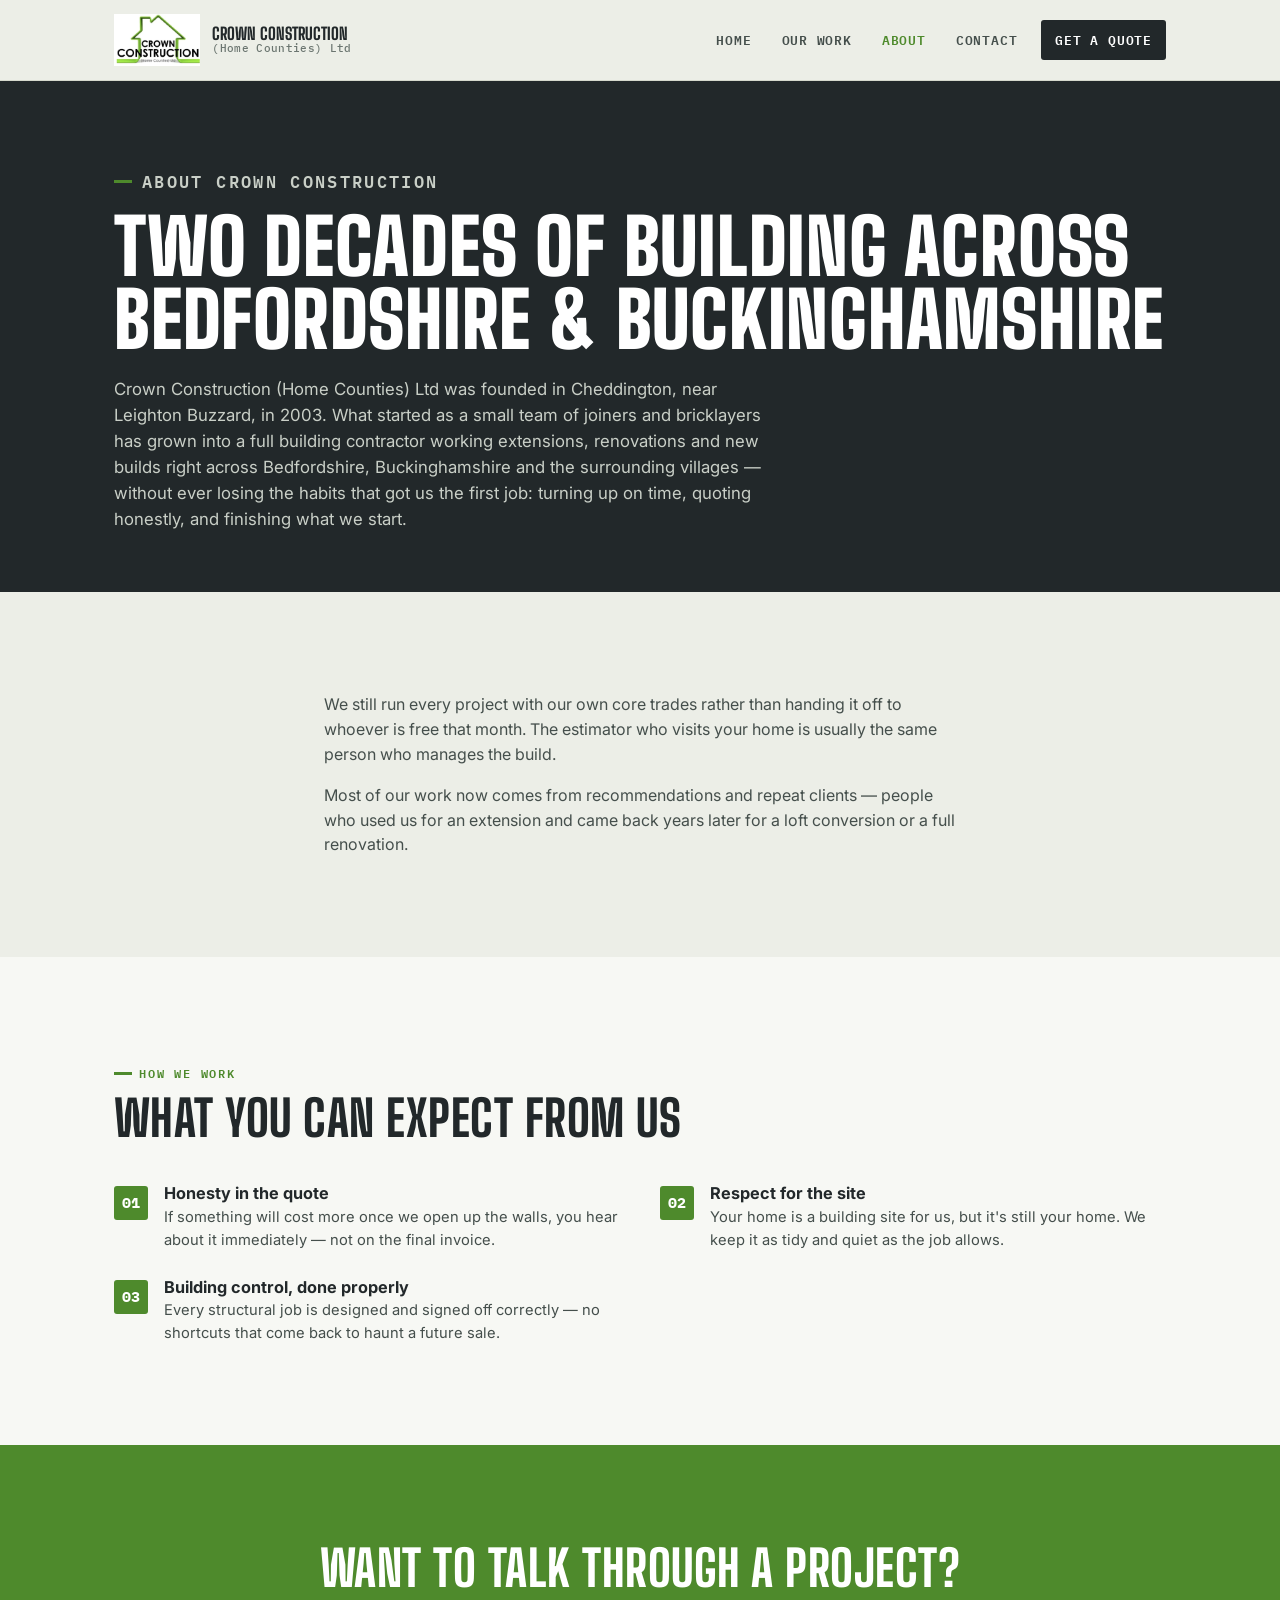
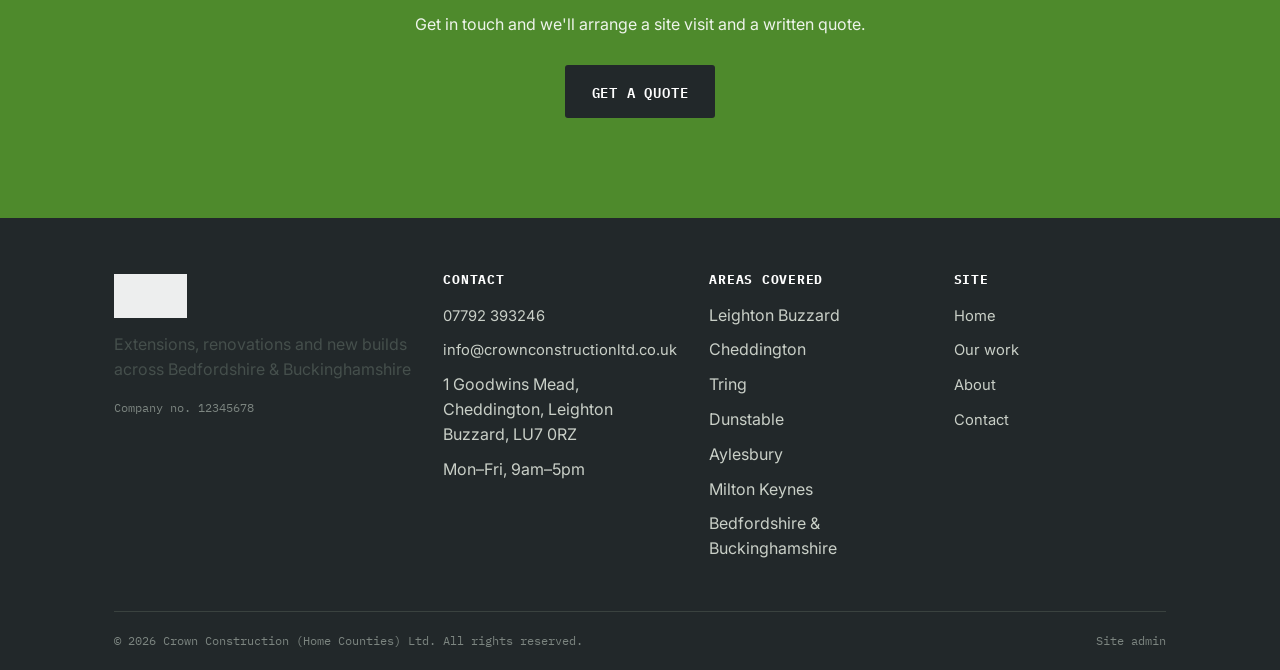
==== about.html @ 25f8a97c "Add files via upload" ====
<!DOCTYPE html>
<html lang="en-GB">
<head>
<meta charset="UTF-8">
<meta name="viewport" content="width=device-width, initial-scale=1.0">
<title>About Us — Crown Construction (Home Counties) Ltd</title>
<meta name="description" content="Crown Construction (Home Counties) Ltd has been building extensions, renovations and new homes across Bedfordshire and Buckinghamshire since 2003.">
<link rel="icon" href="images/logo.png">
<link rel="stylesheet" href="css/style.css">
</head>
<body>

<header class="site-header">
  <div class="container">
    <a href="index.html" class="brand">
      <img src="images/logo.png" alt="Crown Construction (Home Counties) Ltd logo">
      <span class="brand-word">Crown Construction<span>(Home Counties) Ltd</span></span>
    </a>
    <button class="nav-toggle" aria-label="Toggle menu" aria-expanded="false"><span></span></button>
    <nav class="main-nav">
      <a href="index.html" data-page="index.html">Home</a>
      <a href="gallery.html" data-page="gallery.html">Our work</a>
      <a href="about.html" data-page="about.html">About</a>
      <a href="contact.html" data-page="contact.html">Contact</a>
      <a href="contact.html" class="cta">Get a quote</a>
    </nav>
  </div>
</header>

<div class="page-header">
  <div class="container">
    <p class="eyebrow" data-bind="about.eyebrow">About Crown Construction</p>
    <h1 data-bind="about.heading">Two decades of building across the Home Counties</h1>
    <p data-bind="about.intro">Crown Construction (Home Counties) Ltd was founded in Cheddington, near Leighton Buzzard, in 2003.</p>
  </div>
</div>

<section>
  <div class="container" style="max-width:760px;">
    <div id="about-story"></div>
  </div>
</section>

<section class="bg-raised">
  <div class="container">
    <div class="section-head">
      <p class="eyebrow">How we work</p>
      <h2>What you can expect from us</h2>
    </div>
    <div class="reasons" id="values-list"></div>
  </div>
</section>

<section class="cta-band">
  <div class="container center">
    <h2>Want to talk through a project?</h2>
    <p>Get in touch and we'll arrange a site visit and a written quote.</p>
    <div class="hero-actions" style="justify-content:center;">
      <a href="contact.html" class="btn btn-dark">Get a quote</a>
    </div>
  </div>
</section>

<footer class="site-footer" id="site-footer"></footer>

<script src="js/main.js"></script>
<script src="js/footer.js"></script>
<script>
document.addEventListener('crown:content-ready', function (e) {
  var about = e.detail.about || {};
  var story = document.getElementById('about-story');
  if (story && about.story) {
    story.innerHTML = about.story.map(function (p) { return '<p>' + p + '</p>'; }).join('');
  }
  var values = document.getElementById('values-list');
  if (values && about.values) {
    values.innerHTML = about.values.map(function (v, i) {
      return '<div class="reason"><div class="mark">' + String(i + 1).padStart(2, '0') + '</div><div><h4>' + v.title + '</h4><p>' + v.description + '</p></div></div>';
    }).join('');
  }
});
</script>
</body>
</html>
---- css/style.css ----
/* ==========================================================================
   Crown Construction (Home Counties) Ltd
   Design system — grounded in the trade: site hoarding boards, hazard tape,
   brick, chalk downs. Condensed signage type, a working colour set, spec-
   sheet mono for the small print.
   ========================================================================== */

@import url('https://fonts.googleapis.com/css2?family=Big+Shoulders+Display:wght@600;700;800;900&family=Inter:ital,wght@0,400;0,500;0,600;0,700;1,400&family=IBM+Plex+Mono:wght@500;600&display=swap');

:root {
  /* Colour */
  --ink: #22282A;          /* charcoal — primary text, dark panels */
  --ink-soft: #454F4C;     /* secondary text on light */
  --paper: #ECEEE7;        /* stone-grey ground, cool not cream */
  --paper-raised: #F7F8F4; /* card surface, lighter than ground */
  --crown-green: #4E8A2C;  /* deepened logo green — AA on white */
  --crown-green-bright: #7DBB3F; /* logo-true green — icons, small accents */
  --brick: #9A4229;        /* Kentish brick red — warm secondary accent */
  --steel: #6B7570;        /* muted caption / border grey */
  --amber: #D9971F;        /* hazard amber — sparing use in stripe motif */
  --line: #D6D9CD;         /* hairline borders on paper */
  --line-dark: #3A423F;    /* hairline borders on ink */

  /* Type */
  --font-display: 'Big Shoulders Display', 'Arial Narrow', sans-serif;
  --font-body: 'Inter', -apple-system, BlinkMacSystemFont, 'Segoe UI', sans-serif;
  --font-mono: 'IBM Plex Mono', 'Courier New', monospace;

  /* Layout */
  --maxw: 1180px;
  --gutter: clamp(20px, 5vw, 64px);
  --radius: 3px;
}

* { box-sizing: border-box; }
html { scroll-behavior: smooth; }

body {
  margin: 0;
  background: var(--paper);
  color: var(--ink);
  font-family: var(--font-body);
  font-size: 16px;
  line-height: 1.55;
  -webkit-font-smoothing: antialiased;
}

img { max-width: 100%; display: block; }
a { color: inherit; }

h1, h2, h3, h4 {
  font-family: var(--font-display);
  font-weight: 800;
  text-transform: uppercase;
  letter-spacing: 0.01em;
  line-height: 0.96;
  margin: 0 0 0.4em;
  color: var(--ink);
}

h1 { font-size: clamp(2.6rem, 6vw, 5rem); font-weight: 900; }
h2 { font-size: clamp(2rem, 4vw, 3.1rem); }
h3 { font-size: clamp(1.3rem, 2.2vw, 1.7rem); }

p { margin: 0 0 1em; color: var(--ink-soft); }
p:last-child { margin-bottom: 0; }

.eyebrow {
  font-family: var(--font-mono);
  font-size: 0.78rem;
  font-weight: 600;
  text-transform: uppercase;
  letter-spacing: 0.14em;
  color: var(--crown-green);
  display: inline-flex;
  align-items: center;
  gap: 0.6em;
  margin-bottom: 0.9em;
}
.eyebrow::before {
  content: '';
  width: 18px;
  height: 3px;
  background: var(--crown-green);
  display: inline-block;
}

.container {
  max-width: var(--maxw);
  margin: 0 auto;
  padding: 0 var(--gutter);
}

/* --------------------------- Hazard stripe motif ------------------------- */
/* The one signature device: site-tape diagonal stripe, used sparingly as a
   section border to mark a transition — literally the trade's own hazard
   tape, repurposed as a typographic rule. */
.stripe-band {
  height: 10px;
  background: repeating-linear-gradient(
    -45deg,
    var(--ink) 0px, var(--ink) 16px,
    var(--crown-green-bright) 16px, var(--crown-green-bright) 32px
  );
}
.stripe-band.amber {
  background: repeating-linear-gradient(
    -45deg,
    var(--ink) 0px, var(--ink) 16px,
    var(--amber) 16px, var(--amber) 32px
  );
}

/* --------------------------------- Header --------------------------------- */
.site-header {
  position: sticky;
  top: 0;
  z-index: 50;
  background: var(--paper);
  border-bottom: 1px solid var(--line);
}
.site-header .container {
  display: flex;
  align-items: center;
  justify-content: space-between;
  padding-top: 14px;
  padding-bottom: 14px;
  gap: 24px;
}
.brand {
  display: flex;
  align-items: center;
  gap: 12px;
  text-decoration: none;
}
.brand img { height: 52px; width: auto; }
.brand-word {
  font-family: var(--font-display);
  font-weight: 800;
  text-transform: uppercase;
  font-size: 1.05rem;
  line-height: 1.05;
  color: var(--ink);
}
.brand-word span {
  display: block;
  font-family: var(--font-mono);
  font-weight: 500;
  text-transform: none;
  font-size: 0.68rem;
  letter-spacing: 0.03em;
  color: var(--steel);
}

.main-nav { display: flex; align-items: center; gap: 2px; }
.main-nav a {
  font-family: var(--font-mono);
  font-size: 0.82rem;
  font-weight: 600;
  text-transform: uppercase;
  letter-spacing: 0.06em;
  text-decoration: none;
  color: var(--ink-soft);
  padding: 10px 14px;
  border-radius: var(--radius);
  transition: color 0.15s ease, background 0.15s ease;
}
.main-nav a:hover { color: var(--ink); background: var(--paper-raised); }
.main-nav a.active { color: var(--crown-green); }
.main-nav a.cta {
  background: var(--ink);
  color: #fff !important;
  margin-left: 8px;
}
.main-nav a.cta:hover { background: var(--crown-green); color: #fff; }

.nav-toggle {
  display: none;
  background: none;
  border: 1px solid var(--line);
  border-radius: var(--radius);
  width: 42px;
  height: 42px;
  align-items: center;
  justify-content: center;
  cursor: pointer;
}
.nav-toggle span, .nav-toggle::before, .nav-toggle::after {
  content: '';
  display: block;
  width: 20px;
  height: 2px;
  background: var(--ink);
  position: relative;
}
.nav-toggle { flex-direction: column; gap: 5px; }

@media (max-width: 860px) {
  .nav-toggle { display: flex; }
  .main-nav {
    position: absolute;
    top: 100%; left: 0; right: 0;
    background: var(--paper);
    border-bottom: 1px solid var(--line);
    flex-direction: column;
    align-items: stretch;
    padding: 8px var(--gutter) 18px;
    display: none;
  }
  .main-nav.open { display: flex; }
  .main-nav a { padding: 12px 6px; }
  .main-nav a.cta { margin-left: 0; text-align: center; margin-top: 8px; }
}

/* --------------------------------- Buttons -------------------------------- */
.btn {
  display: inline-flex;
  align-items: center;
  gap: 10px;
  font-family: var(--font-mono);
  font-weight: 600;
  font-size: 0.85rem;
  text-transform: uppercase;
  letter-spacing: 0.06em;
  text-decoration: none;
  padding: 15px 26px;
  border-radius: var(--radius);
  border: 1px solid transparent;
  cursor: pointer;
  transition: transform 0.12s ease, background 0.15s ease, color 0.15s ease, border-color 0.15s ease;
}
.btn:active { transform: translateY(1px); }
.btn-primary { background: var(--crown-green); color: #fff; }
.btn-primary:hover { background: var(--ink); }
.btn-dark { background: var(--ink); color: #fff; }
.btn-dark:hover { background: var(--crown-green); }
.btn-outline { background: transparent; border-color: var(--ink); color: var(--ink); }
.btn-outline:hover { background: var(--ink); color: #fff; }
.btn-outline-light { background: transparent; border-color: rgba(255,255,255,0.5); color: #fff; }
.btn-outline-light:hover { background: #fff; color: var(--ink); border-color: #fff; }

/* --------------------------------- Hero ----------------------------------- */
.hero {
  background: var(--ink);
  color: #fff;
  position: relative;
  overflow: hidden;
}
.hero .container {
  padding-top: clamp(56px, 9vw, 110px);
  padding-bottom: clamp(56px, 9vw, 110px);
  display: grid;
  grid-template-columns: 1.1fr 0.9fr;
  gap: 48px;
  align-items: center;
}
.hero h1 { color: #fff; }
.hero .eyebrow { color: var(--crown-green-bright); }
.hero .eyebrow::before { background: var(--crown-green-bright); }
.hero p.lede {
  color: #C9CFC7;
  font-size: 1.15rem;
  max-width: 46ch;
}
.hero-actions { display: flex; gap: 14px; margin-top: 28px; flex-wrap: wrap; }

.hero-panel {
  background: var(--line-dark);
  border: 1px solid #4A534F;
  border-radius: var(--radius);
  padding: 28px;
}
.hero-panel .stat-row {
  display: flex;
  justify-content: space-between;
  padding: 14px 0;
  border-bottom: 1px solid #4A534F;
  font-family: var(--font-mono);
}
.hero-panel .stat-row:last-child { border-bottom: none; }
.hero-panel .stat-label {
  color: #A9B1AB;
  font-size: 0.78rem;
  text-transform: uppercase;
  letter-spacing: 0.06em;
}
.hero-panel .stat-value {
  color: #fff;
  font-weight: 600;
}

@media (max-width: 860px) {
  .hero .container { grid-template-columns: 1fr; }
}

/* --------------------------------- Sections -------------------------------- */
section { padding: clamp(56px, 8vw, 100px) 0; }
.section-head {
  max-width: 62ch;
  margin-bottom: 44px;
}
.section-head.center { margin-left: auto; margin-right: auto; text-align: center; }

.bg-ink { background: var(--ink); color: #fff; }
.bg-ink h2, .bg-ink h3 { color: #fff; }
.bg-ink p { color: #C9CFC7; }
.bg-ink .eyebrow { color: var(--crown-green-bright); }
.bg-ink .eyebrow::before { background: var(--crown-green-bright); }
.bg-raised { background: var(--paper-raised); }

/* Services grid */
.grid {
  display: grid;
  gap: 1px;
  background: var(--line);
  border: 1px solid var(--line);
}
.grid-3 { grid-template-columns: repeat(3, 1fr); }
.grid-4 { grid-template-columns: repeat(4, 1fr); }
@media (max-width: 860px) { .grid-3, .grid-4 { grid-template-columns: repeat(2, 1fr); } }
@media (max-width: 560px) { .grid-3, .grid-4 { grid-template-columns: 1fr; } }

.card {
  background: var(--paper-raised);
  padding: 32px;
}
.card .num {
  font-family: var(--font-mono);
  color: var(--crown-green);
  font-size: 0.8rem;
  font-weight: 600;
  margin-bottom: 14px;
  display: block;
}
.card h3 { margin-bottom: 0.5em; }
.card p { font-size: 0.95rem; }

/* Why us list */
.reasons { display: grid; grid-template-columns: repeat(2, 1fr); gap: 28px 40px; }
@media (max-width: 700px) { .reasons { grid-template-columns: 1fr; } }
.reason { display: flex; gap: 16px; }
.reason .mark {
  flex: none;
  width: 34px; height: 34px;
  background: var(--crown-green);
  color: #fff;
  border-radius: var(--radius);
  display: flex; align-items: center; justify-content: center;
  font-family: var(--font-mono);
  font-weight: 700;
  font-size: 0.95rem;
}
.reason h4 { font-family: var(--font-body); text-transform: none; font-weight: 700; font-size: 1.02rem; margin-bottom: 0.25em; letter-spacing: 0; color: var(--ink); }
.reason p { font-size: 0.92rem; }

/* Gallery / projects */
.filter-bar {
  display: flex;
  flex-wrap: wrap;
  gap: 8px;
  margin-bottom: 32px;
}
.filter-btn {
  font-family: var(--font-mono);
  font-size: 0.78rem;
  font-weight: 600;
  text-transform: uppercase;
  letter-spacing: 0.05em;
  background: transparent;
  border: 1px solid var(--line);
  color: var(--ink-soft);
  padding: 9px 16px;
  border-radius: var(--radius);
  cursor: pointer;
}
.filter-btn:hover { border-color: var(--ink); color: var(--ink); }
.filter-btn.active { background: var(--ink); border-color: var(--ink); color: #fff; }

.project-grid {
  display: grid;
  grid-template-columns: repeat(3, 1fr);
  gap: 24px;
}
@media (max-width: 900px) { .project-grid { grid-template-columns: repeat(2, 1fr); } }
@media (max-width: 600px) { .project-grid { grid-template-columns: 1fr; } }

.project-card {
  background: var(--paper-raised);
  border: 1px solid var(--line);
  border-radius: var(--radius);
  overflow: hidden;
  text-decoration: none;
  color: inherit;
  display: block;
}
.project-card .thumb {
  aspect-ratio: 4/3;
  background: var(--line);
  display: flex;
  align-items: center;
  justify-content: center;
  overflow: hidden;
}
.project-card .thumb img { width: 100%; height: 100%; object-fit: cover; }
.project-card .body { padding: 20px 22px 22px; }
.project-card .tag {
  font-family: var(--font-mono);
  font-size: 0.72rem;
  font-weight: 600;
  text-transform: uppercase;
  letter-spacing: 0.07em;
  color: var(--crown-green);
  display: block;
  margin-bottom: 8px;
}
.project-card h3 { font-size: 1.15rem; margin-bottom: 0.3em; }
.project-card .loc {
  font-family: var(--font-mono);
  font-size: 0.78rem;
  color: var(--steel);
}

/* Testimonials */
.testi-grid {
  display: grid;
  grid-template-columns: repeat(3, 1fr);
  gap: 24px;
}
@media (max-width: 860px) { .testi-grid { grid-template-columns: 1fr; } }
.testi {
  background: var(--paper-raised);
  border: 1px solid var(--line);
  border-left: 4px solid var(--crown-green);
  border-radius: var(--radius);
  padding: 28px;
}
.testi p.quote {
  color: var(--ink);
  font-size: 1.02rem;
  margin-bottom: 18px;
}
.testi .who {
  font-family: var(--font-mono);
  font-size: 0.8rem;
  color: var(--steel);
}
.testi .who strong { color: var(--ink); font-weight: 600; }

/* CTA band */
.cta-band {
  background: var(--crown-green);
  color: #fff;
  text-align: center;
}
.cta-band h2 { color: #fff; }
.cta-band p { color: rgba(255,255,255,0.9); }
.cta-band .btn-dark:hover { background: var(--ink); }

/* Forms */
.form-grid { display: grid; grid-template-columns: 1fr 1fr; gap: 20px; }
@media (max-width: 640px) { .form-grid { grid-template-columns: 1fr; } }
.field { display: flex; flex-direction: column; gap: 8px; margin-bottom: 20px; }
.field.full { grid-column: 1 / -1; }
.field label {
  font-family: var(--font-mono);
  font-size: 0.75rem;
  font-weight: 600;
  text-transform: uppercase;
  letter-spacing: 0.06em;
  color: var(--ink-soft);
}
.field input, .field select, .field textarea {
  font-family: var(--font-body);
  font-size: 0.98rem;
  padding: 13px 14px;
  border: 1px solid var(--line);
  border-radius: var(--radius);
  background: var(--paper-raised);
  color: var(--ink);
}
.field input:focus, .field select:focus, .field textarea:focus,
button:focus-visible, a:focus-visible {
  outline: 3px solid var(--crown-green-bright);
  outline-offset: 2px;
}
.field textarea { resize: vertical; min-height: 130px; }
.form-note { font-size: 0.85rem; color: var(--steel); margin-top: 10px; }

.contact-layout {
  display: grid;
  grid-template-columns: 1.3fr 1fr;
  gap: 56px;
  align-items: start;
}
@media (max-width: 780px) {
  .contact-layout { grid-template-columns: 1fr; }
}

.contact-info {
  display: grid;
  gap: 20px;
}
.contact-info .item { display: flex; gap: 16px; }
.contact-info .item .mark {
  flex: none; width: 40px; height: 40px;
  background: var(--ink); color: var(--crown-green-bright);
  border-radius: var(--radius);
  display: flex; align-items: center; justify-content: center;
  font-family: var(--font-mono); font-weight: 700;
}
.contact-info .item h4 { font-family: var(--font-body); text-transform: none; letter-spacing: 0; font-size: 1rem; margin-bottom: 0.2em; }
.contact-info .item p { font-size: 0.94rem; }
.contact-info .item a { text-decoration: none; color: var(--crown-green); font-weight: 600; }

/* Footer */
.site-footer {
  background: var(--ink);
  color: #C9CFC7;
  padding-top: 56px;
}
.footer-grid {
  display: grid;
  grid-template-columns: 1.4fr 1fr 1fr 1fr;
  gap: 32px;
  padding-bottom: 40px;
  border-bottom: 1px solid #3A423F;
}
@media (max-width: 860px) { .footer-grid { grid-template-columns: 1fr 1fr; } }
@media (max-width: 500px) { .footer-grid { grid-template-columns: 1fr; } }
.footer-grid h4 {
  font-family: var(--font-mono);
  color: #fff;
  text-transform: uppercase;
  letter-spacing: 0.06em;
  font-size: 0.8rem;
  margin-bottom: 16px;
}
.footer-grid ul { list-style: none; margin: 0; padding: 0; }
.footer-grid li { margin-bottom: 10px; }
.footer-grid a { text-decoration: none; color: #C9CFC7; font-size: 0.92rem; }
.footer-grid a:hover { color: var(--crown-green-bright); }
.footer-brand { display: flex; align-items: center; gap: 12px; margin-bottom: 14px; }
.footer-brand img { height: 44px; filter: brightness(0) invert(1) opacity(0.92); }
.footer-bottom {
  display: flex;
  justify-content: space-between;
  align-items: center;
  padding: 20px 0;
  font-family: var(--font-mono);
  font-size: 0.75rem;
  color: #7C8580;
  flex-wrap: wrap;
  gap: 10px;
}
.footer-bottom a { color: #7C8580; text-decoration: none; }
.footer-bottom a:hover { color: #fff; }

/* Reg no / small print */
.regno { font-family: var(--font-mono); font-size: 0.78rem; color: #7C8580; }

/* Page header (non-home pages) */
.page-header {
  background: var(--ink);
  color: #fff;
  padding: clamp(48px, 7vw, 84px) 0 clamp(40px, 6vw, 60px);
}
.page-header h1 { color: #fff; margin-bottom: 0.25em; }
.page-header p { color: #C9CFC7; max-width: 60ch; font-size: 1.05rem; }

/* Utility */
.mt-0 { margin-top: 0; }
.center { text-align: center; }
.visually-hidden {
  position: absolute; width: 1px; height: 1px;
  overflow: hidden; clip: rect(0,0,0,0); white-space: nowrap;
}

@media (prefers-reduced-motion: reduce) {
  html { scroll-behavior: auto; }
  * { transition: none !important; animation: none !important; }
}
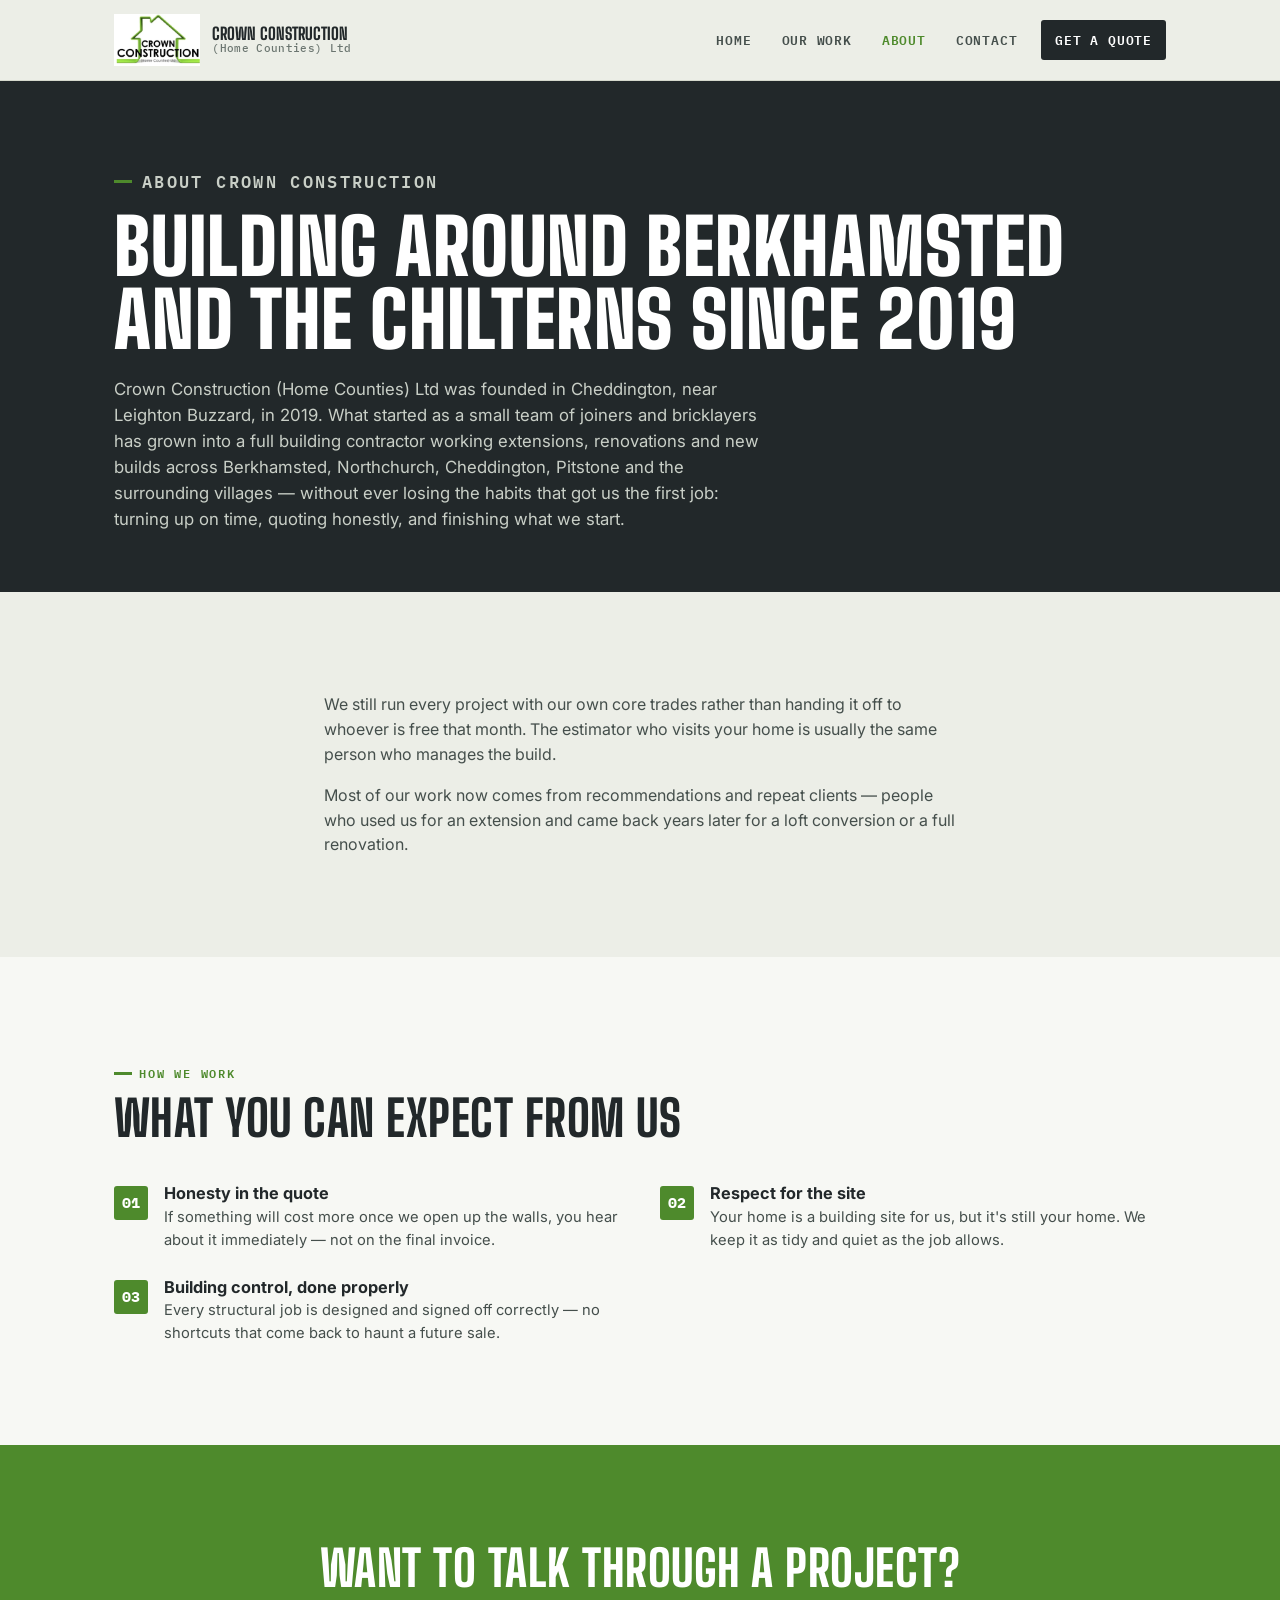
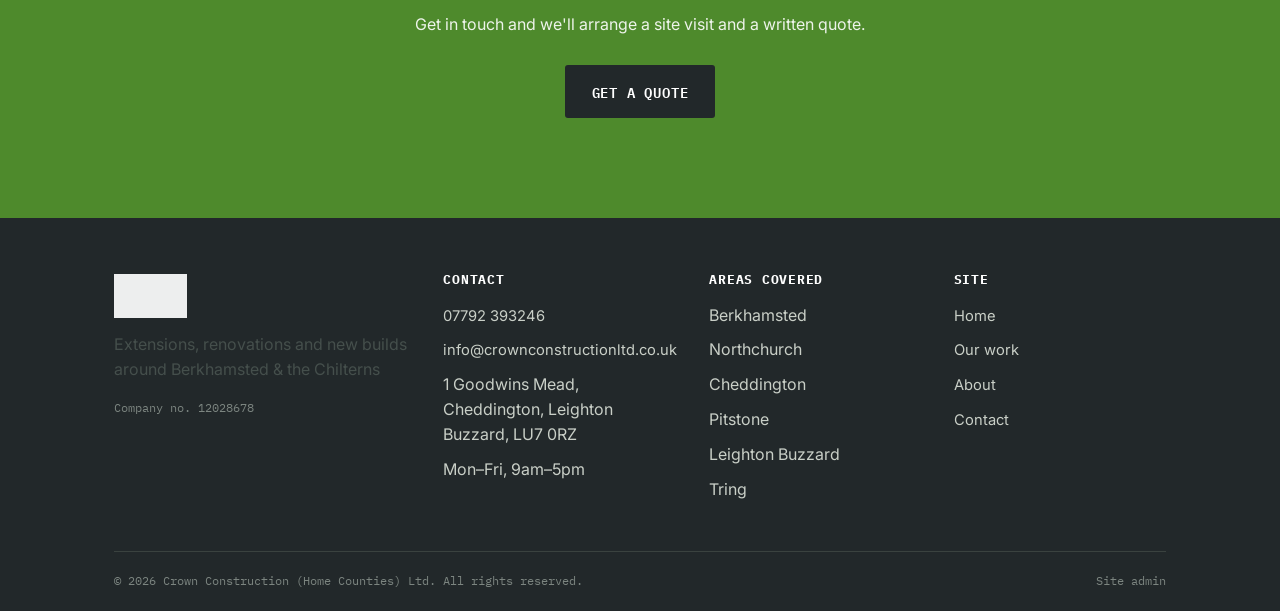
==== commit 1bf8b535: "Add files via upload" ====
--- a/about.html
+++ b/about.html
@@ -4,7 +4,7 @@
 <meta charset="UTF-8">
 <meta name="viewport" content="width=device-width, initial-scale=1.0">
 <title>About Us — Crown Construction (Home Counties) Ltd</title>
-<meta name="description" content="Crown Construction (Home Counties) Ltd has been building extensions, renovations and new homes across Bedfordshire and Buckinghamshire since 2003.">
+<meta name="description" content="Crown Construction (Home Counties) Ltd has been building extensions, renovations and new homes around Berkhamsted and the Chilterns since 2019.">
 <link rel="icon" href="images/logo.png">
 <link rel="stylesheet" href="css/style.css">
 </head>
@@ -30,8 +30,8 @@
 <div class="page-header">
   <div class="container">
     <p class="eyebrow" data-bind="about.eyebrow">About Crown Construction</p>
-    <h1 data-bind="about.heading">Two decades of building across the Home Counties</h1>
-    <p data-bind="about.intro">Crown Construction (Home Counties) Ltd was founded in Cheddington, near Leighton Buzzard, in 2003.</p>
+    <h1 data-bind="about.heading">Building around Berkhamsted and the Chilterns since 2019</h1>
+    <p data-bind="about.intro">Crown Construction (Home Counties) Ltd was founded in Cheddington, near Leighton Buzzard, in 2019.</p>
   </div>
 </div>
 
